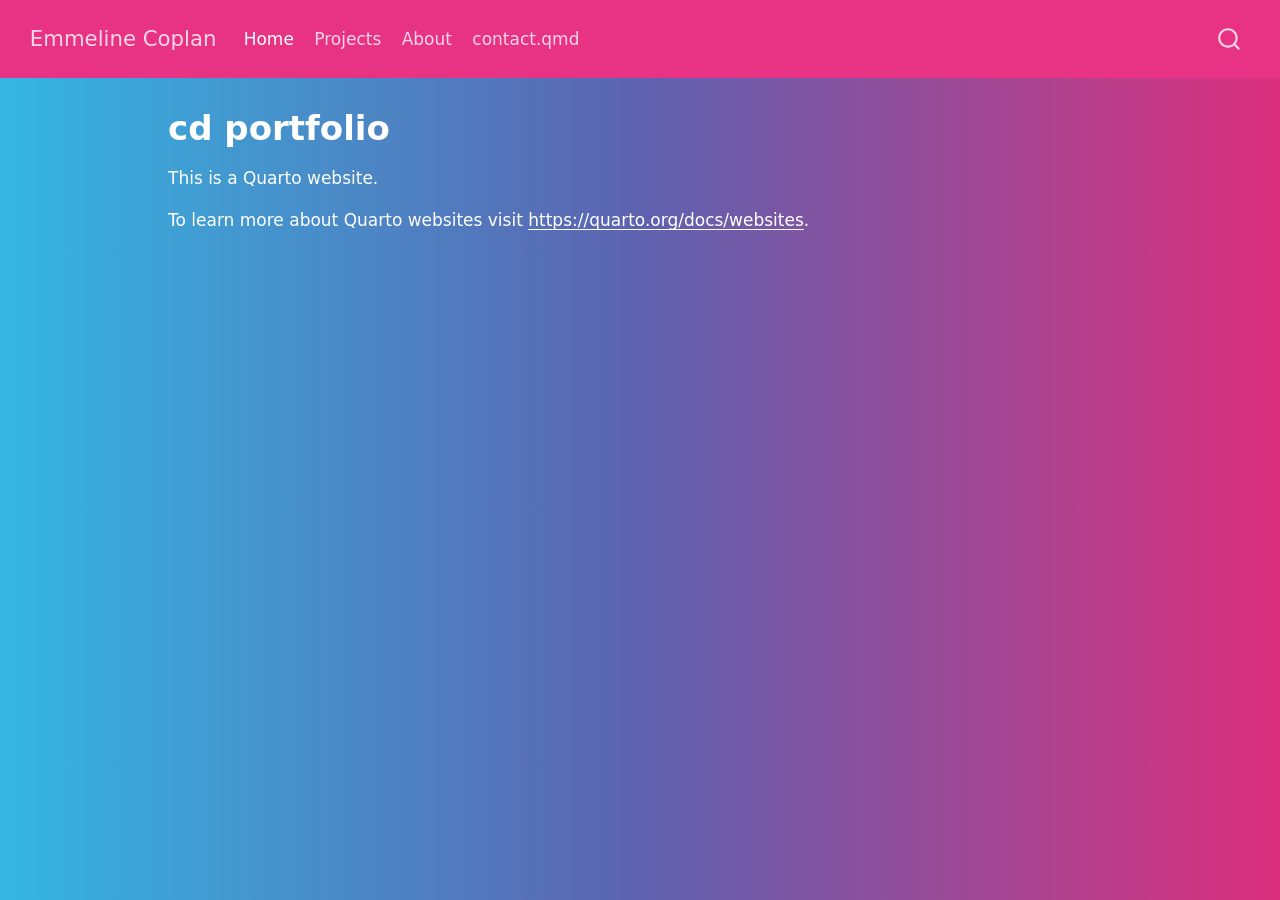
==== index.html @ cd4d145d "Built site for gh-pages" ====
<!DOCTYPE html>
<html xmlns="http://www.w3.org/1999/xhtml" lang="en" xml:lang="en"><head>

<meta charset="utf-8">
<meta name="generator" content="quarto-1.11.9">

<meta name="viewport" content="width=device-width, initial-scale=1.0, user-scalable=yes">


<title>cd portfolio – Emmeline Coplan</title>
<style>
/* Default styles provided by pandoc.
** See https://pandoc.org/MANUAL.html#variables-for-html for config info.
*/
span.smallcaps{font-variant: small-caps;}
div.columns{display: flex; gap: 1.5em;}
div.column{flex: auto;}
@media screen {
div.columns{gap: min(4vw, 1.5em);}
div.column{overflow-x: auto;}
}
div.hanging-indent{margin-left: 1.5em; text-indent: -1.5em;}
ul.task-list{list-style: none;}
ul.task-list li input[type="checkbox"] {
  width: 0.8em;
  margin: 0 0.8em 0.2em -1em; /* quarto-specific, see https://github.com/quarto-dev/quarto-cli/issues/4556 */ 
  vertical-align: middle;
}
</style>


<script src="site_libs/quarto-nav/quarto-nav.js"></script>
<script src="site_libs/quarto-nav/headroom.min.js"></script>
<script src="site_libs/clipboard/clipboard.min.js"></script>
<script src="site_libs/quarto-search/autocomplete.umd.js"></script>
<script src="site_libs/quarto-search/fuse.min.js"></script>
<script src="site_libs/quarto-search/quarto-search.js"></script>
<meta name="quarto:offset" content="./">
<script src="site_libs/quarto-html/quarto.js" type="module"></script>
<script src="site_libs/quarto-html/tabsets/tabsets.js" type="module"></script>
<script src="site_libs/quarto-html/scrollable-regions/scrollable-regions.js" type="module"></script>
<script src="site_libs/quarto-html/popper.min.js"></script>
<script src="site_libs/quarto-html/tippy.umd.min.js"></script>
<script src="site_libs/quarto-html/anchor.min.js"></script>
<link href="site_libs/quarto-html/tippy.css" rel="stylesheet">
<link href="site_libs/quarto-html/quarto-syntax-highlighting-63b5708e65d6cd79cd7618c58d0c21e7.css" rel="stylesheet" id="quarto-text-highlighting-styles">
<script src="site_libs/bootstrap/bootstrap.min.js"></script>
<link href="site_libs/bootstrap/bootstrap-icons.css" rel="stylesheet">
<link href="site_libs/bootstrap/bootstrap-43a6aa08e5bcdac0f8c7480a3bcb4293.min.css" rel="stylesheet" append-hash="true" id="quarto-bootstrap" data-mode="light">
<script id="quarto-search-options" type="application/json">{
  "location": "navbar",
  "copy-button": false,
  "collapse-after": 3,
  "panel-placement": "end",
  "type": "overlay",
  "limit": 50,
  "keyboard-shortcut": [
    "f",
    "/",
    "s"
  ],
  "show-item-context": false,
  "language": {
    "search-no-results-text": "No results",
    "search-matching-documents-text": "matching documents",
    "search-copy-link-title": "Copy link to search",
    "search-hide-matches-text": "Hide additional matches",
    "search-more-match-text": "more match in this document",
    "search-more-matches-text": "more matches in this document",
    "search-clear-button-title": "Clear",
    "search-text-placeholder": "",
    "search-detached-cancel-button-title": "Cancel",
    "search-submit-button-title": "Submit",
    "search-label": "Search"
  }
}</script>


<link rel="stylesheet" href="styles.css">
</head>

<body class="nav-fixed quarto-light"><a id="quarto-skip-link" class="visually-hidden-focusable" href="#quarto-document-content">Skip to main content</a>

<div id="quarto-search-results"></div>
  <header id="quarto-header" class="headroom fixed-top">
    <nav class="navbar navbar-expand-lg " data-bs-theme="dark" aria-label="Site">
      <div class="navbar-container container-fluid">
      <div class="navbar-brand-container mx-auto">
    <a class="navbar-brand" href="./index.html">
    <span class="navbar-title">Emmeline Coplan</span>
    </a>
  </div>
          <button class="navbar-toggler" type="button" data-bs-toggle="collapse" data-bs-target="#navbarCollapse" aria-controls="navbarCollapse" aria-expanded="false" aria-label="Toggle navigation" onclick="if (window.quartoToggleHeadroom) { window.quartoToggleHeadroom(); }">
  <span class="navbar-toggler-icon"></span>
</button>
          <div class="collapse navbar-collapse" id="navbarCollapse">
            <ul class="navbar-nav navbar-nav-scroll me-auto">
  <li class="nav-item">
    <a class="nav-link active" href="./index.html" aria-current="page"> 
<span class="menu-text">Home</span></a>
  </li>  
  <li class="nav-item">
    <a class="nav-link" href="./projects.html"> 
<span class="menu-text">Projects</span></a>
  </li>  
  <li class="nav-item">
    <a class="nav-link" href="./about.html"> 
<span class="menu-text">About</span></a>
  </li>  
  <li class="nav-item">
    <span class="nav-link">
<span class="menu-text">contact.qmd</span>
    </span>
  </li>  
</ul>
          </div> <!-- /navcollapse -->
            <div class="quarto-navbar-tools">
</div>
            <div id="quarto-search" class="" title="Search"></div>
      </div> <!-- /container-fluid -->
    </nav>
</header>
<!-- content -->
<div id="quarto-content" class="quarto-container page-columns page-rows-contents page-layout-article page-navbar">
<!-- sidebar -->
<!-- margin-sidebar -->
    <div id="quarto-margin-sidebar" class="sidebar margin-sidebar zindex-bottom">
        
    </div>
<!-- main -->
<main class="content" id="quarto-document-content" tabindex="-1">

<header id="title-block-header" class="quarto-title-block default">
<div class="quarto-title">
<h1 class="title">cd portfolio</h1>
</div>



<div class="quarto-title-meta">

    
  
    
  </div>
  


</header>


<p>This is a Quarto website.</p>
<p>To learn more about Quarto websites visit <a href="https://quarto.org/docs/websites" class="uri">https://quarto.org/docs/websites</a>.</p>



</main> <!-- /main -->
<script id="quarto-html-after-body" type="application/javascript">
  window.document.addEventListener("DOMContentLoaded", function (event) {
    const icon = "";
    const anchorJS = new window.AnchorJS();
    anchorJS.options = {
      placement: 'right',
      icon: icon
    };
    anchorJS.add('.anchored');
    const isCodeAnnotation = (el) => {
      for (const clz of el.classList) {
        if (clz.startsWith('code-annotation-')) {                     
          return true;
        }
      }
      return false;
    }
    const onCopySuccess = function(e) {
      // button target
      const button = e.trigger;
      // don't keep focus
      button.blur();
      // flash "checked"
      button.classList.add('code-copy-button-checked');
      var currentTitle = button.getAttribute("title");
      button.setAttribute("title", "Copied!");
      let tooltip;
      if (window.bootstrap) {
        button.setAttribute("data-bs-toggle", "tooltip");
        button.setAttribute("data-bs-placement", "left");
        button.setAttribute("data-bs-title", "Copied!");
        tooltip = new bootstrap.Tooltip(button, 
          { trigger: "manual", 
            customClass: "code-copy-button-tooltip",
            offset: [0, -8]});
        tooltip.show();    
      }
      setTimeout(function() {
        if (tooltip) {
          tooltip.hide();
          button.removeAttribute("data-bs-title");
          button.removeAttribute("data-bs-toggle");
          button.removeAttribute("data-bs-placement");
        }
        button.setAttribute("title", currentTitle);
        button.classList.remove('code-copy-button-checked');
      }, 1000);
      // clear code selection
      e.clearSelection();
    }
    const getTextToCopy = function(trigger) {
      const outerScaffold = trigger.parentElement.cloneNode(true);
      const codeEl = outerScaffold.querySelector('code');
      for (const childEl of codeEl.children) {
        if (isCodeAnnotation(childEl)) {
          childEl.remove();
        }
      }
      return codeEl.innerText;
    }
    const clipboard = new window.ClipboardJS('.code-copy-button:not([data-in-quarto-modal])', {
      text: getTextToCopy
    });
    clipboard.on('success', onCopySuccess);
    if (window.document.getElementById('quarto-embedded-source-code-modal')) {
      const clipboardModal = new window.ClipboardJS('.code-copy-button[data-in-quarto-modal]', {
        text: getTextToCopy,
        container: window.document.getElementById('quarto-embedded-source-code-modal')
      });
      clipboardModal.on('success', onCopySuccess);
    }
      var localhostRegex = new RegExp(/^(?:http|https):\/\/localhost\:?[0-9]*\//);
      var mailtoRegex = new RegExp(/^mailto:/);
        var filterRegex = new RegExp('/' + window.location.host + '/');
      var isInternal = (href) => {
          return filterRegex.test(href) || localhostRegex.test(href) || mailtoRegex.test(href);
      }
      // Inspect non-navigation links and adorn them if external
      window.quartoDecorateExternalLinks = function (root) {
     var links = (root || window.document).querySelectorAll('a[href]:not(.nav-link):not(.navbar-brand):not(.toc-action):not(.sidebar-link):not(.sidebar-item-toggle):not(.pagination-link):not(.no-external):not([aria-hidden]):not(.dropdown-item):not(.quarto-navigation-tool):not(.about-link)');
      for (var i=0; i<links.length; i++) {
        const link = links[i];
        if (!isInternal(link.href)) {
          // undo the damage that might have been done by quarto-nav.js in the case of
          // links that we want to consider external
          if (link.dataset.originalHref !== undefined) {
            link.href = link.dataset.originalHref;
          }
          if (!link.classList.contains('no-external-icon')) {
          }
        }
      }
      };
      window.quartoDecorateExternalLinks(window.document);
    // Esc closes the popup (WCAG 1.4.13) and focus leaving both trigger and
    // popup closes it (WCAG 2.4.11); tippy handles neither for interactive popups.
    const hideOnEscAndFocusOut = {
      name: 'hideOnEscAndFocusOut',
      defaultValue: true,
      fn(instance) {
        const dismiss = () => {
          // A show scheduled by the trigger delay would otherwise reopen it
          instance.clearDelayTimeouts();
          instance.hide();
        };
        const onKeyDown = (event) => {
          if (event.key !== 'Escape') {
            return;
          }
          // Keep Esc from also reaching page handlers (e.g. reveal.js overview),
          // except an open reveal.js slide menu, which Esc should close too.
          // The menu handles keys only when its keyboard option is on.
          const menuHandlesEsc = window.Reveal?.getPlugin?.('menu')?.isOpen() &&
            window.Reveal.getConfig().menu?.keyboard !== false;
          if (!menuHandlesEsc) {
            event.stopPropagation();
          }
          if (instance.popper.contains(window.document.activeElement)) {
            // Disabled while refocusing so the focus trigger does not reopen it
            instance.disable();
            instance.reference.focus();
            instance.enable();
          }
          dismiss();
        };
        const onFocusOut = (event) => {
          const target = event.relatedTarget;
          if (target && !instance.reference.contains(target) &&
              !instance.popper.contains(target)) {
            dismiss();
          }
        };
        // On the trigger too: a click trigger (code-annotations: select) has no
        // blur handling. Attached for the instance's lifetime so leaving the
        // trigger also cancels a show still pending on the trigger delay.
        instance.reference.addEventListener('focusout', onFocusOut);
        return {
          onShow() {
            window.document.addEventListener('keydown', onKeyDown, true);
            instance.popper.addEventListener('focusout', onFocusOut);
          },
          onHide() {
            window.document.removeEventListener('keydown', onKeyDown, true);
            instance.popper.removeEventListener('focusout', onFocusOut);
          },
          onDestroy() {
            instance.reference.removeEventListener('focusout', onFocusOut);
          },
        };
      },
    };
    function tippyHover(el, contentFn, onTriggerFn, onUntriggerFn) {
      const config = {
        allowHTML: true,
        maxWidth: 500,
        delay: 100,
        arrow: false,
        appendTo: function(el) {
            return el.parentElement;
        },
        interactive: true,
        interactiveBorder: 10,
        theme: 'quarto',
        placement: 'bottom-start',
        plugins: [hideOnEscAndFocusOut],
      };
      if (contentFn) {
        config.content = contentFn;
      }
      if (onTriggerFn) {
        config.onTrigger = onTriggerFn;
      }
      if (onUntriggerFn) {
        config.onUntrigger = onUntriggerFn;
      }
      window.tippy(el, config); 
    }
    const noterefs = window.document.querySelectorAll('a[role="doc-noteref"]');
    for (var i=0; i<noterefs.length; i++) {
      const ref = noterefs[i];
      tippyHover(ref, function() {
        // use id or data attribute instead here
        let href = ref.getAttribute('data-footnote-href') || ref.getAttribute('href');
        try { href = new URL(href).hash; } catch {}
        const id = href.replace(/^#\/?/, "");
        const note = window.document.getElementById(id);
        if (note) {
          return note.innerHTML;
        } else {
          return "";
        }
      });
    }
    const xrefs = window.document.querySelectorAll('a.quarto-xref');
    const processXRef = (id, note) => {
      // Strip column container classes
      const stripColumnClz = (el) => {
        el.classList.remove("page-full", "page-columns");
        if (el.children) {
          for (const child of el.children) {
            stripColumnClz(child);
          }
        }
      }
      stripColumnClz(note)
      if (id === null || id.startsWith('sec-')) {
        // Special case sections, only their first couple elements
        const container = document.createElement("div");
        if (note.children && note.children.length > 2) {
          container.appendChild(note.children[0].cloneNode(true));
          for (let i = 1; i < note.children.length; i++) {
            const child = note.children[i];
            if (child.tagName === "P" && child.innerText === "") {
              continue;
            } else {
              container.appendChild(child.cloneNode(true));
              break;
            }
          }
          if (window.Quarto?.typesetMath) {
            window.Quarto.typesetMath(container);
          }
          return container.innerHTML
        } else {
          if (window.Quarto?.typesetMath) {
            window.Quarto.typesetMath(note);
          }
          return note.innerHTML;
        }
      } else {
        // Remove any anchor links if they are present
        const anchorLink = note.querySelector('a.anchorjs-link');
        if (anchorLink) {
          anchorLink.remove();
        }
        if (window.Quarto?.typesetMath) {
          window.Quarto.typesetMath(note);
        }
        if (note.classList.contains("callout")) {
          return note.outerHTML;
        } else {
          return note.innerHTML;
        }
      }
    }
    for (var i=0; i<xrefs.length; i++) {
      const xref = xrefs[i];
      tippyHover(xref, undefined, function(instance) {
        instance.disable();
        let url = xref.getAttribute('href');
        let hash = undefined; 
        if (url.startsWith('#')) {
          hash = url;
        } else {
          try { hash = new URL(url).hash; } catch {}
        }
        if (hash) {
          const id = hash.replace(/^#\/?/, "");
          const note = window.document.getElementById(id);
          if (note !== null) {
            try {
              const html = processXRef(id, note.cloneNode(true));
              instance.setContent(html);
            } finally {
              instance.enable();
              instance.show();
            }
          } else {
            // See if we can fetch this
            fetch(url.split('#')[0])
            .then(res => res.text())
            .then(html => {
              const parser = new DOMParser();
              const htmlDoc = parser.parseFromString(html, "text/html");
              const note = htmlDoc.getElementById(id);
              if (note !== null) {
                const html = processXRef(id, note);
                instance.setContent(html);
              } 
            }).finally(() => {
              instance.enable();
              instance.show();
            });
          }
        } else {
          // See if we can fetch a full url (with no hash to target)
          // This is a special case and we should probably do some content thinning / targeting
          fetch(url)
          .then(res => res.text())
          .then(html => {
            const parser = new DOMParser();
            const htmlDoc = parser.parseFromString(html, "text/html");
            const note = htmlDoc.querySelector('main.content');
            if (note !== null) {
              // This should only happen for chapter cross references
              // (since there is no id in the URL)
              // remove the first header
              if (note.children.length > 0 && note.children[0].tagName === "HEADER") {
                note.children[0].remove();
              }
              const html = processXRef(null, note);
              instance.setContent(html);
            } 
          }).finally(() => {
            instance.enable();
            instance.show();
          });
        }
      }, function(instance) {
      });
    }
        let selectedAnnoteEl;
        const selectorForAnnotation = ( cell, annotation) => {
          let cellAttr = 'data-code-cell="' + cell + '"';
          let lineAttr = 'data-code-annotation="' +  annotation + '"';
          const selector = 'span[' + cellAttr + '][' + lineAttr + ']';
          return selector;
        }
        const selectCodeLines = (annoteEl) => {
          const doc = window.document;
          const targetCell = annoteEl.getAttribute("data-target-cell");
          const targetAnnotation = annoteEl.getAttribute("data-target-annotation");
          const annoteSpan = window.document.querySelector(selectorForAnnotation(targetCell, targetAnnotation));
          const lines = annoteSpan.getAttribute("data-code-lines").split(",");
          const lineIds = lines.map((line) => {
            return targetCell + "-" + line;
          })
          // Each band is positioned against its own containing block, which is
          // not the offsetParent of the lines, so place it from client rects.
          const placeBand = (band, firstEl, lastEl, codeBlock) => {
            const container = band.offsetParent;
            if (container === null) {
              return;
            }
            const containerRect = container.getBoundingClientRect();
            // Reveal.js scales slides with a transform, so convert client
            // pixels back to the CSS pixels of the container.
            const scale = containerRect.height / container.offsetHeight || 1;
            const firstRect = firstEl.getBoundingClientRect();
            const lastRect = lastEl.getBoundingClientRect();
            const top = (firstRect.top - containerRect.top) / scale - container.clientTop + container.scrollTop;
            const height = (lastRect.bottom - firstRect.top) / scale;
            band.style.top = top - 2 + "px";
            band.style.height = height + 4 + "px";
            if (codeBlock) {
              // Without the copy button wrapper, the containing block is wider
              // than the code block, so span the code block explicitly.
              const blockRect = codeBlock.getBoundingClientRect();
              band.style.left = (blockRect.left - containerRect.left) / scale - container.clientLeft + container.scrollLeft + "px";
              band.style.width = blockRect.width / scale + "px";
            }
          };
          if (lineIds.length > 0) {
            const el = window.document.getElementById(lineIds[0]);
            const lastEl = window.document.getElementById(lineIds[lineIds.length - 1]);
            const parent = el.parentElement.parentElement;
            // cook up a div (if necessary) and position it
            let div = window.document.getElementById("code-annotation-line-highlight");
            if (div === null) {
              div = window.document.createElement("div");
              div.setAttribute("id", "code-annotation-line-highlight");
              div.style.position = 'absolute';
              parent.appendChild(div);
            }
            placeBand(div, el, lastEl, parent.closest("div.sourceCode") || parent);
            let gutterDiv = window.document.getElementById("code-annotation-line-highlight-gutter");
            if (gutterDiv === null) {
              gutterDiv = window.document.createElement("div");
              gutterDiv.setAttribute("id", "code-annotation-line-highlight-gutter");
              gutterDiv.style.position = 'absolute';
              const codeCell = window.document.getElementById(targetCell);
              const gutter = codeCell.querySelector('.code-annotation-gutter');
              gutter.appendChild(gutterDiv);
            }
            placeBand(gutterDiv, el, lastEl);
            selectedAnnoteEl = annoteEl;
          }
        };
        const unselectCodeLines = () => {
          const elementsIds = ["code-annotation-line-highlight", "code-annotation-line-highlight-gutter"];
          elementsIds.forEach((elId) => {
            const div = window.document.getElementById(elId);
            if (div) {
              div.remove();
            }
          });
          selectedAnnoteEl = undefined;
        };
          // Handle positioning of the toggle
      window.addEventListener(
        "resize",
        throttle(() => {
          elRect = undefined;
          if (selectedAnnoteEl) {
            selectCodeLines(selectedAnnoteEl);
          }
        }, 10)
      );
      function throttle(fn, ms) {
      let throttle = false;
      let timer;
        return (...args) => {
          if(!throttle) { // first call gets through
              fn.apply(this, args);
              throttle = true;
          } else { // all the others get throttled
              if(timer) clearTimeout(timer); // cancel #2
              timer = setTimeout(() => {
                fn.apply(this, args);
                timer = throttle = false;
              }, ms);
          }
        };
      }
        // Attach click handler to the DT
        const annoteDls = window.document.querySelectorAll('dt[data-target-cell]');
        for (const annoteDlNode of annoteDls) {
          annoteDlNode.addEventListener('click', (event) => {
            const clickedEl = event.target;
            if (clickedEl !== selectedAnnoteEl) {
              unselectCodeLines();
              const activeEl = window.document.querySelector('dt[data-target-cell].code-annotation-active');
              if (activeEl) {
                activeEl.classList.remove('code-annotation-active');
              }
              selectCodeLines(clickedEl);
              clickedEl.classList.add('code-annotation-active');
            } else {
              // Unselect the line
              unselectCodeLines();
              clickedEl.classList.remove('code-annotation-active');
            }
          });
        }
    const findCites = (el) => {
      const parentEl = el.parentElement;
      if (parentEl) {
        const cites = parentEl.dataset.cites;
        if (cites) {
          return {
            el,
            cites: cites.split(' ')
          };
        } else {
          return findCites(el.parentElement)
        }
      } else {
        return undefined;
      }
    };
    var bibliorefs = window.document.querySelectorAll('a[role="doc-biblioref"]');
    for (var i=0; i<bibliorefs.length; i++) {
      const ref = bibliorefs[i];
      const citeInfo = findCites(ref);
      if (citeInfo) {
        tippyHover(citeInfo.el, function() {
          var popup = window.document.createElement('div');
          citeInfo.cites.forEach(function(cite) {
            var citeDiv = window.document.createElement('div');
            citeDiv.classList.add('hanging-indent');
            citeDiv.classList.add('csl-entry');
            var biblioDiv = window.document.getElementById('ref-' + cite);
            if (biblioDiv) {
              citeDiv.innerHTML = biblioDiv.innerHTML;
            }
            popup.appendChild(citeDiv);
          });
          return popup.innerHTML;
        });
      }
    }
  });
  </script>
  <script type="application/javascript">
  window.quartoScrollableRegionsLabels = {"code":"Scrollable code","output":"Scrollable output"};
  </script>
</div> <!-- /content -->




</body></html>
---- site_libs/quarto-html/tippy.css ----
.tippy-box[data-animation=fade][data-state=hidden]{opacity:0}[data-tippy-root]{max-width:calc(100vw - 10px)}.tippy-box{position:relative;background-color:#333;color:#fff;border-radius:4px;font-size:14px;line-height:1.4;white-space:normal;outline:0;transition-property:transform,visibility,opacity}.tippy-box[data-placement^=top]>.tippy-arrow{bottom:0}.tippy-box[data-placement^=top]>.tippy-arrow:before{bottom:-7px;left:0;border-width:8px 8px 0;border-top-color:initial;transform-origin:center top}.tippy-box[data-placement^=bottom]>.tippy-arrow{top:0}.tippy-box[data-placement^=bottom]>.tippy-arrow:before{top:-7px;left:0;border-width:0 8px 8px;border-bottom-color:initial;transform-origin:center bottom}.tippy-box[data-placement^=left]>.tippy-arrow{right:0}.tippy-box[data-placement^=left]>.tippy-arrow:before{border-width:8px 0 8px 8px;border-left-color:initial;right:-7px;transform-origin:center left}.tippy-box[data-placement^=right]>.tippy-arrow{left:0}.tippy-box[data-placement^=right]>.tippy-arrow:before{left:-7px;border-width:8px 8px 8px 0;border-right-color:initial;transform-origin:center right}.tippy-box[data-inertia][data-state=visible]{transition-timing-function:cubic-bezier(.54,1.5,.38,1.11)}.tippy-arrow{width:16px;height:16px;color:#333}.tippy-arrow:before{content:"";position:absolute;border-color:transparent;border-style:solid}.tippy-content{position:relative;padding:5px 9px;z-index:1}
---- site_libs/quarto-html/quarto-syntax-highlighting-63b5708e65d6cd79cd7618c58d0c21e7.css ----
/* quarto syntax highlight colors */
:root {
  --quarto-hl-ot-color: #003B4F;
  --quarto-hl-at-color: #657422;
  --quarto-hl-ss-color: #20794D;
  --quarto-hl-an-color: #5E5E5E;
  --quarto-hl-fu-color: #4758AB;
  --quarto-hl-st-color: #20794D;
  --quarto-hl-cf-color: #003B4F;
  --quarto-hl-op-color: #5E5E5E;
  --quarto-hl-er-color: #AD0000;
  --quarto-hl-bn-color: #AD0000;
  --quarto-hl-al-color: #AD0000;
  --quarto-hl-va-color: #111111;
  --quarto-hl-bu-color: inherit;
  --quarto-hl-ex-color: inherit;
  --quarto-hl-pp-color: #AD0000;
  --quarto-hl-in-color: #5E5E5E;
  --quarto-hl-vs-color: #20794D;
  --quarto-hl-wa-color: #5E5E5E;
  --quarto-hl-do-color: #5E5E5E;
  --quarto-hl-im-color: #00769E;
  --quarto-hl-ch-color: #20794D;
  --quarto-hl-dt-color: #AD0000;
  --quarto-hl-fl-color: #AD0000;
  --quarto-hl-co-color: #5E5E5E;
  --quarto-hl-cv-color: #5E5E5E;
  --quarto-hl-cn-color: #8f5902;
  --quarto-hl-sc-color: #5E5E5E;
  --quarto-hl-dv-color: #AD0000;
  --quarto-hl-kw-color: #003B4F;
}

/* other quarto variables */
:root {
  --quarto-font-monospace: SFMono-Regular, Menlo, Monaco, Consolas, "Liberation Mono", "Courier New", monospace;
}

/* syntax highlight based on Pandoc's rules */
pre > code.sourceCode > span {
  color: #003B4F;
}

code.sourceCode > span {
  color: #003B4F;
}

div.sourceCode,
div.sourceCode pre.sourceCode {
  color: #003B4F;
}

/* Normal */
code span {
  color: #003B4F;
}

/* Alert */
code span.al {
  color: #AD0000;
  font-style: inherit;
}

/* Annotation */
code span.an {
  color: #5E5E5E;
  font-style: inherit;
}

/* Attribute */
code span.at {
  color: #657422;
  font-style: inherit;
}

/* BaseN */
code span.bn {
  color: #AD0000;
  font-style: inherit;
}

/* BuiltIn */
code span.bu {
  font-style: inherit;
}

/* ControlFlow */
code span.cf {
  color: #003B4F;
  font-weight: bold;
  font-style: inherit;
}

/* Char */
code span.ch {
  color: #20794D;
  font-style: inherit;
}

/* Constant */
code span.cn {
  color: #8f5902;
  font-style: inherit;
}

/* Comment */
code span.co {
  color: #5E5E5E;
  font-style: inherit;
}

/* CommentVar */
code span.cv {
  color: #5E5E5E;
  font-style: italic;
}

/* Documentation */
code span.do {
  color: #5E5E5E;
  font-style: italic;
}

/* DataType */
code span.dt {
  color: #AD0000;
  font-style: inherit;
}

/* DecVal */
code span.dv {
  color: #AD0000;
  font-style: inherit;
}

/* Error */
code span.er {
  color: #AD0000;
  font-style: inherit;
}

/* Extension */
code span.ex {
  font-style: inherit;
}

/* Float */
code span.fl {
  color: #AD0000;
  font-style: inherit;
}

/* Function */
code span.fu {
  color: #4758AB;
  font-style: inherit;
}

/* Import */
code span.im {
  color: #00769E;
  font-style: inherit;
}

/* Information */
code span.in {
  color: #5E5E5E;
  font-style: inherit;
}

/* Keyword */
code span.kw {
  color: #003B4F;
  font-weight: bold;
  font-style: inherit;
}

/* Operator */
code span.op {
  color: #5E5E5E;
  font-style: inherit;
}

/* Other */
code span.ot {
  color: #003B4F;
  font-style: inherit;
}

/* Preprocessor */
code span.pp {
  color: #AD0000;
  font-style: inherit;
}

/* SpecialChar */
code span.sc {
  color: #5E5E5E;
  font-style: inherit;
}

/* SpecialString */
code span.ss {
  color: #20794D;
  font-style: inherit;
}

/* String */
code span.st {
  color: #20794D;
  font-style: inherit;
}

/* Variable */
code span.va {
  color: #111111;
  font-style: inherit;
}

/* VerbatimString */
code span.vs {
  color: #20794D;
  font-style: inherit;
}

/* Warning */
code span.wa {
  color: #5E5E5E;
  font-style: italic;
}

.prevent-inlining {
  content: "</";
}

/*# sourceMappingURL=054cc16b9e9817627be6994582d2ffb5.css.map */
---- styles.css ----
/* css styles */
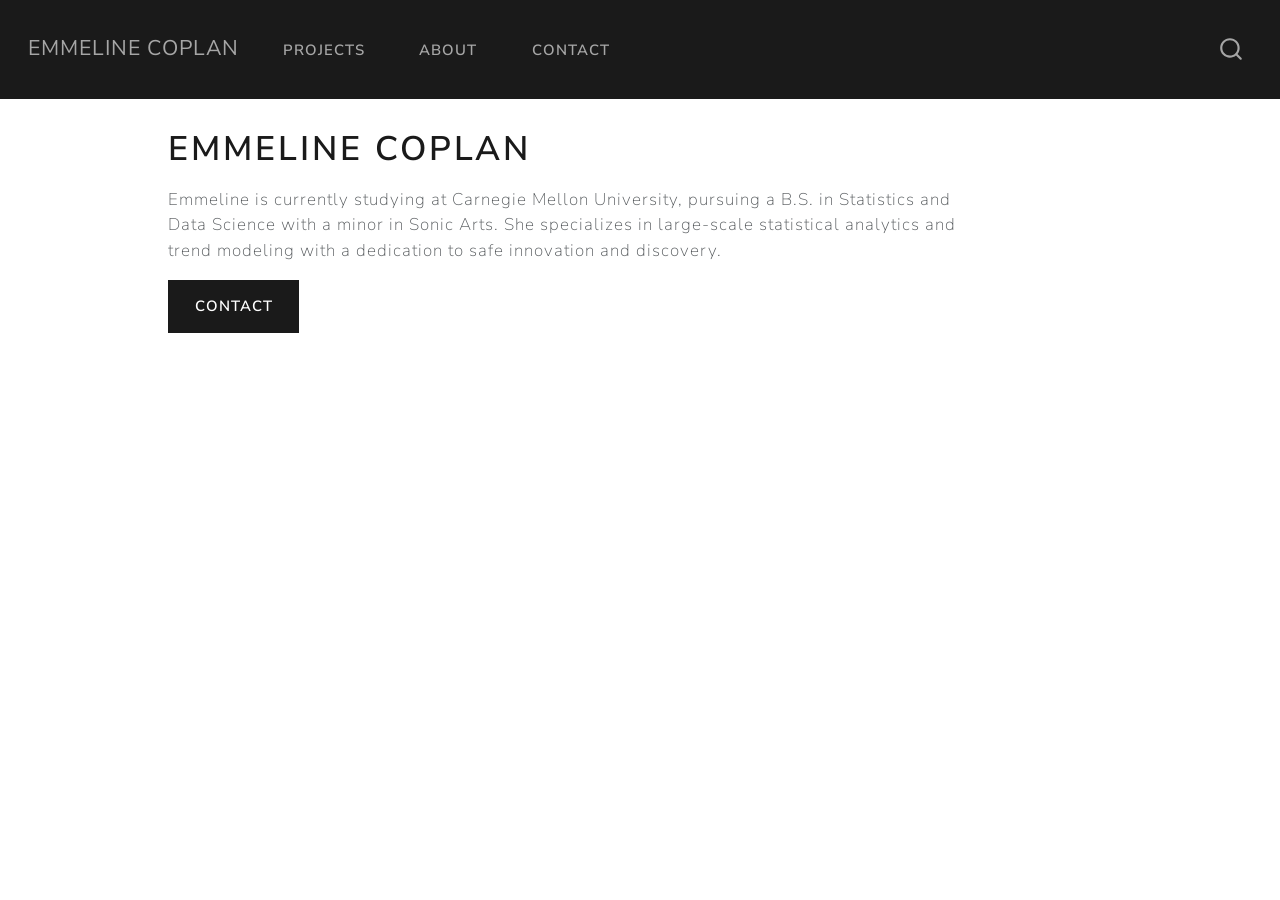
==== commit 48447bd8: "Built site for gh-pages" ====
--- a/index.html
+++ b/index.html
@@ -7,7 +7,7 @@
 <meta name="viewport" content="width=device-width, initial-scale=1.0, user-scalable=yes">
 
 
-<title>cd portfolio – Emmeline Coplan</title>
+<title>Emmeline Coplan</title>
 <style>
 /* Default styles provided by pandoc.
 ** See https://pandoc.org/MANUAL.html#variables-for-html for config info.
@@ -46,7 +46,7 @@
 <link href="site_libs/quarto-html/quarto-syntax-highlighting-63b5708e65d6cd79cd7618c58d0c21e7.css" rel="stylesheet" id="quarto-text-highlighting-styles">
 <script src="site_libs/bootstrap/bootstrap.min.js"></script>
 <link href="site_libs/bootstrap/bootstrap-icons.css" rel="stylesheet">
-<link href="site_libs/bootstrap/bootstrap-43a6aa08e5bcdac0f8c7480a3bcb4293.min.css" rel="stylesheet" append-hash="true" id="quarto-bootstrap" data-mode="light">
+<link href="site_libs/bootstrap/bootstrap-82cbd601586de768cd45e35580f1d19c.min.css" rel="stylesheet" append-hash="true" id="quarto-bootstrap" data-mode="light">
 <script id="quarto-search-options" type="application/json">{
   "location": "navbar",
   "copy-button": false,
@@ -96,10 +96,6 @@
           <div class="collapse navbar-collapse" id="navbarCollapse">
             <ul class="navbar-nav navbar-nav-scroll me-auto">
   <li class="nav-item">
-    <a class="nav-link active" href="./index.html" aria-current="page"> 
-<span class="menu-text">Home</span></a>
-  </li>  
-  <li class="nav-item">
     <a class="nav-link" href="./projects.html"> 
 <span class="menu-text">Projects</span></a>
   </li>  
@@ -108,9 +104,8 @@
 <span class="menu-text">About</span></a>
   </li>  
   <li class="nav-item">
-    <span class="nav-link">
-<span class="menu-text">contact.qmd</span>
-    </span>
+    <a class="nav-link" href="./contact.html"> 
+<span class="menu-text">Contact</span></a>
   </li>  
 </ul>
           </div> <!-- /navcollapse -->
@@ -132,7 +127,7 @@
 
 <header id="title-block-header" class="quarto-title-block default">
 <div class="quarto-title">
-<h1 class="title">cd portfolio</h1>
+<h1 class="title">Emmeline Coplan</h1>
 </div>
 
 
@@ -149,8 +144,8 @@
 </header>
 
 
-<p>This is a Quarto website.</p>
-<p>To learn more about Quarto websites visit <a href="https://quarto.org/docs/websites" class="uri">https://quarto.org/docs/websites</a>.</p>
+<p>Emmeline is currently studying at Carnegie Mellon University, pursuing a B.S. in Statistics and Data Science with a minor in Sonic Arts. She specializes in large-scale statistical analytics and trend modeling with a dedication to safe innovation and discovery.</p>
+<p><a href="./contact.html" class="btn btn-primary">Contact</a></p>
 
 
 
@@ -228,7 +223,7 @@
     }
       var localhostRegex = new RegExp(/^(?:http|https):\/\/localhost\:?[0-9]*\//);
       var mailtoRegex = new RegExp(/^mailto:/);
-        var filterRegex = new RegExp('/' + window.location.host + '/');
+        var filterRegex = new RegExp("https:\/\/ecoplan506\.github\.io\/");
       var isInternal = (href) => {
           return filterRegex.test(href) || localhostRegex.test(href) || mailtoRegex.test(href);
       }
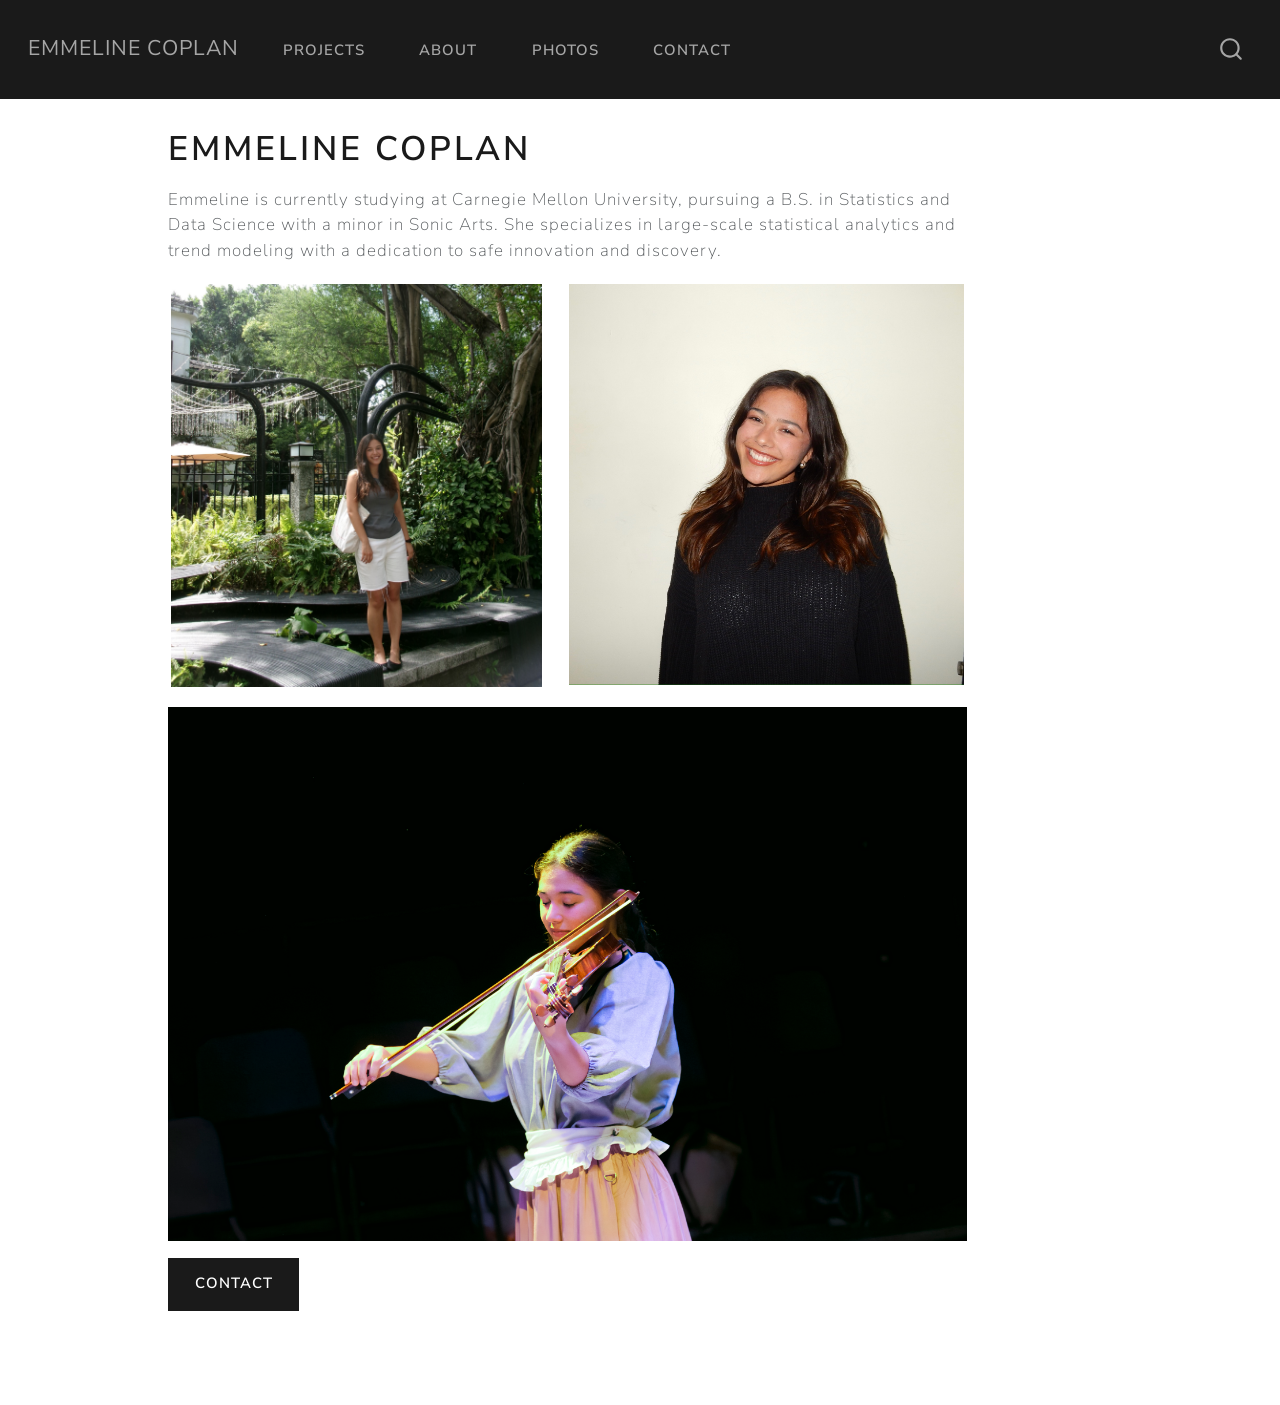
==== commit eff95c00: "Built site for gh-pages" ====
--- a/index.html
+++ b/index.html
@@ -104,6 +104,10 @@
 <span class="menu-text">About</span></a>
   </li>  
   <li class="nav-item">
+    <a class="nav-link" href="./photos.html"> 
+<span class="menu-text">Photos</span></a>
+  </li>  
+  <li class="nav-item">
     <a class="nav-link" href="./contact.html"> 
 <span class="menu-text">Contact</span></a>
   </li>  
@@ -145,6 +149,17 @@
 
 
 <p>Emmeline is currently studying at Carnegie Mellon University, pursuing a B.S. in Statistics and Data Science with a minor in Sonic Arts. She specializes in large-scale statistical analytics and trend modeling with a dedication to safe innovation and discovery.</p>
+<div class="quarto-layout-panel" data-layout-ncol="2">
+<div class="quarto-layout-row">
+<div class="quarto-layout-cell" style="flex-basis: 48.5%;justify-content: center;">
+<p><img src="port1.jpg" class="img-fluid"></p>
+</div>
+<div class="quarto-layout-cell" style="flex-basis: 51.5%;justify-content: center;">
+<p><img src="port3.jpg" class="img-fluid"></p>
+</div>
+</div>
+</div>
+<p><img src="port2.jpg" class="img-fluid" style="width:100.0%"></p>
 <p><a href="./contact.html" class="btn btn-primary">Contact</a></p>
 
 
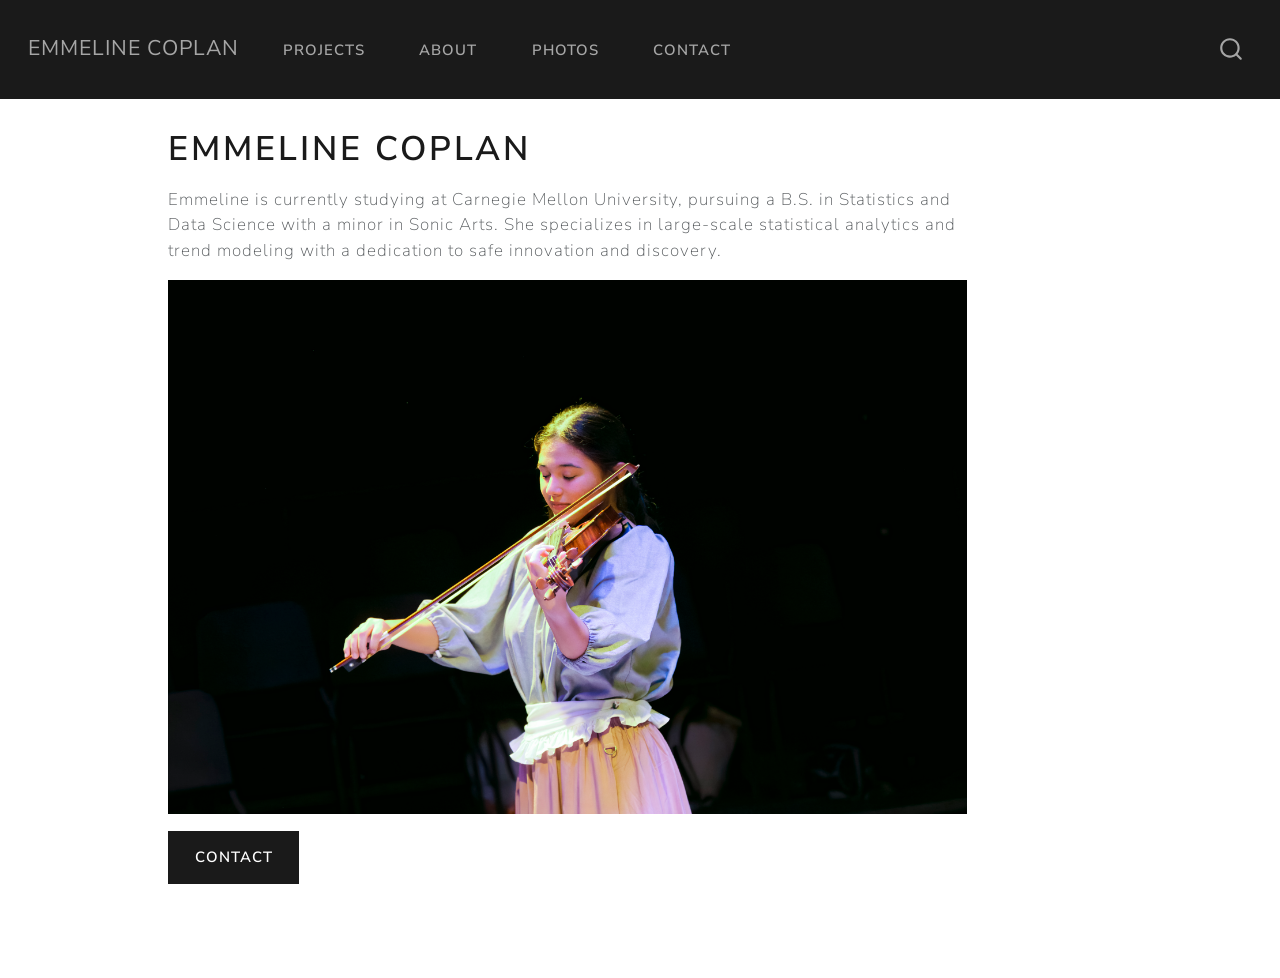
==== commit bab71664: "Built site for gh-pages" ====
--- a/index.html
+++ b/index.html
@@ -149,16 +149,6 @@
 
 
 <p>Emmeline is currently studying at Carnegie Mellon University, pursuing a B.S. in Statistics and Data Science with a minor in Sonic Arts. She specializes in large-scale statistical analytics and trend modeling with a dedication to safe innovation and discovery.</p>
-<div class="quarto-layout-panel" data-layout-ncol="2">
-<div class="quarto-layout-row">
-<div class="quarto-layout-cell" style="flex-basis: 48.5%;justify-content: center;">
-<p><img src="port1.jpg" class="img-fluid"></p>
-</div>
-<div class="quarto-layout-cell" style="flex-basis: 51.5%;justify-content: center;">
-<p><img src="port3.jpg" class="img-fluid"></p>
-</div>
-</div>
-</div>
 <p><img src="port2.jpg" class="img-fluid" style="width:100.0%"></p>
 <p><a href="./contact.html" class="btn btn-primary">Contact</a></p>
 
